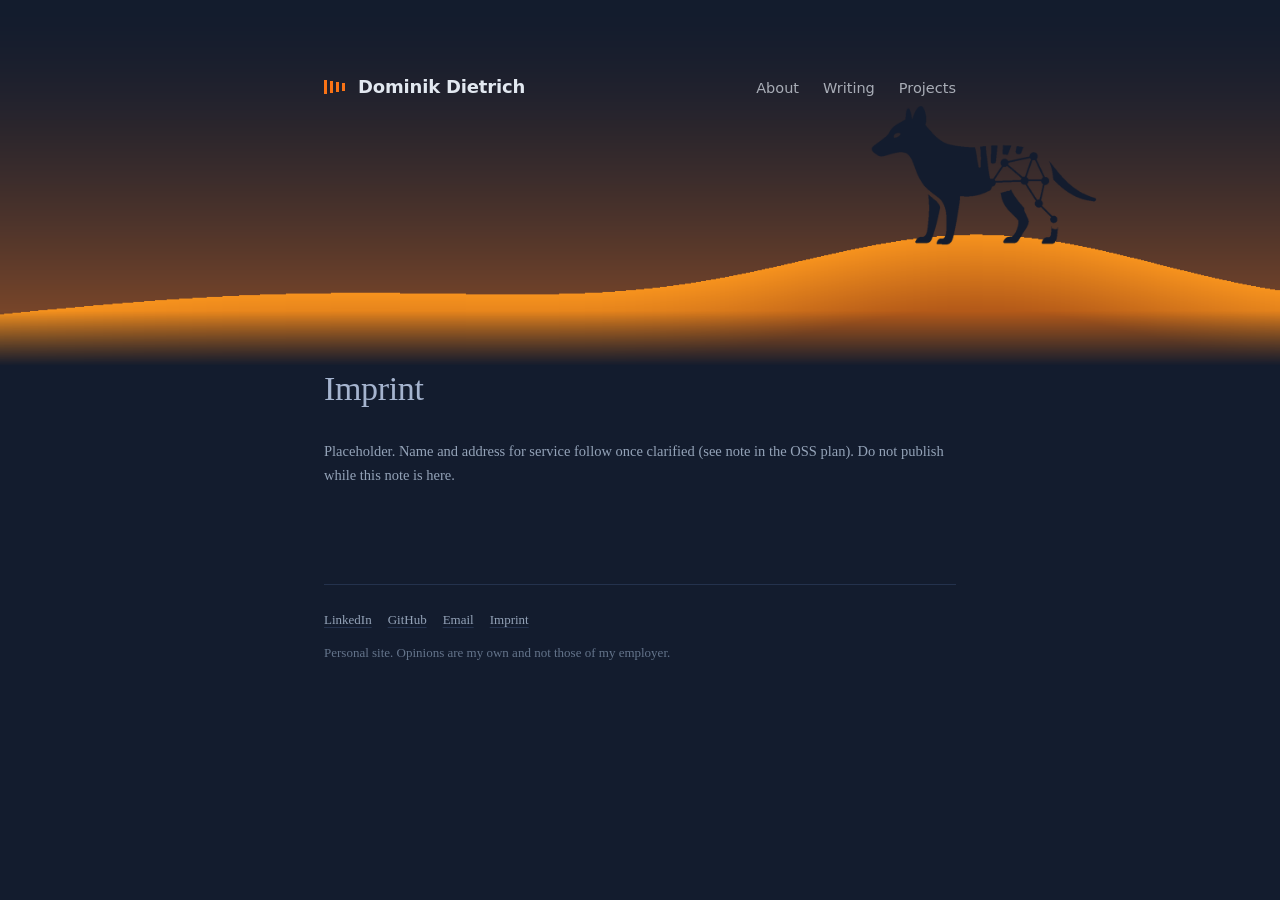
==== imprint.html @ 041b7893 "Initial site" ====
<!doctype html>
<html lang="en" data-theme="dark">
<head>
<meta charset="utf-8">
<meta name="viewport" content="width=device-width, initial-scale=1">
<title>Imprint · Dominik Dietrich</title>
<link rel="stylesheet" href="./style.css">
</head>
<body>
<div class="seite">
<header>
  <a class="name" href="./index.html">Dominik Dietrich</a>
  <nav><a href="./index.html">About</a><a href="./writing.html">Writing</a><a href="./projects.html">Projects</a></nav>
</header>
<main>
<h1 class="klein">Imprint</h1>
<p class="hinweis">Placeholder. Name and address for service follow once clarified (see note in the OSS plan). Do not publish while this note is here.</p>
</main>
<footer>
  <a href="https://www.linkedin.com/in/dominik-dietrich/">LinkedIn</a><a href="https://github.com/">GitHub</a><a href="mailto:hello@example.org">Email</a><a href="./imprint.html">Imprint</a>
  <p>Personal site. Opinions are my own and not those of my employer.</p>
</footer>
</div>
</body>
</html>
---- style.css ----
/* Persönliche Seite · baut ausschließlich auf design_tokens.css (tigerOS-Design-System) auf.
   Einzige Erweiterung: --fs-read für Lesetext (die Systemskala ist für Cockpits ausgelegt). */
@import url("design_tokens.css");
:root { --fs-read: 18px; --fs-title: 46px; --spalte: 680px;
  /* Ableitung nach lucumr.pocoo.org: Nachtblau statt Schwarz, Serifenschrift, helle Links */
  --font-read: Charter, "Iowan Old Style", "Bitstream Charter", Georgia, serif; }
:root[data-theme="dark"] { --bg: #131c2e; --border: #24324d; --titel: #a5b4cf; --sand: #e8c27a; --sand-hell: #f3d9a4; }
* { box-sizing: border-box; }
html { -webkit-text-size-adjust: 100%; }
body { margin: 0; background: var(--bg); color: var(--text); font-family: var(--font-read); font-size: var(--fs-read); line-height: 1.65; }
.seite { max-width: var(--spalte); margin: 0 auto; padding: calc(var(--sp-12) * 1.5) var(--sp-6) var(--sp-12); }
header { display: flex; justify-content: space-between; align-items: baseline; margin-bottom: calc(28.6vw - 100px); }
.name { font-weight: 600; color: var(--text); text-decoration: none; letter-spacing: -0.01em; font-family: var(--font); }
/* Streifen des Beutelwolfs: geometrisch, abnehmende Höhe wie die Rückenstreifen, nur in --brand-thylacine */
.name::before { content: ""; display: inline-block; width: 22px; height: 14px; margin-right: var(--sp-3); vertical-align: -1px;
  background:
    linear-gradient(var(--brand-thylacine), var(--brand-thylacine)) 0 0 / 3px 14px no-repeat,
    linear-gradient(var(--brand-thylacine), var(--brand-thylacine)) 6px 1px / 3px 12px no-repeat,
    linear-gradient(var(--brand-thylacine), var(--brand-thylacine)) 12px 2px / 3px 10px no-repeat,
    linear-gradient(var(--brand-thylacine), var(--brand-thylacine)) 18px 3px / 3px 8px no-repeat; }
h2::before { content: ""; display: inline-block; width: 16px; height: 10px; margin-right: var(--sp-3); vertical-align: 4px;
  background:
    linear-gradient(var(--brand-thylacine), var(--brand-thylacine)) 0 0 / 2px 10px no-repeat,
    linear-gradient(var(--brand-thylacine), var(--brand-thylacine)) 5px 1px / 2px 8px no-repeat,
    linear-gradient(var(--brand-thylacine), var(--brand-thylacine)) 10px 2px / 2px 6px no-repeat; }
body::before { content: ""; position: absolute; top: 0; left: 0; right: 0; height: 28.6vw; max-height: 440px; min-height: 200px; z-index: 0; pointer-events: none;
  background: url("bilder/kopf.png") no-repeat center bottom / cover;
  -webkit-mask-image: linear-gradient(180deg, #000 85%, transparent 100%);
          mask-image: linear-gradient(180deg, #000 85%, transparent 100%); }
/* Kopfzeile steht im gelben Himmel: dunkle Schrift, Streifen-Marke im Hintergrundton */
header .name, header nav a { color: var(--text); }
header nav a { opacity: .7; } header nav a.aktiv, header nav a:hover { opacity: 1; color: var(--text); }
.seite { position: relative; z-index: 1; }
nav a { color: var(--muted); text-decoration: none; margin-left: var(--sp-6); font-size: var(--fs-body); font-family: var(--font); }
nav a:hover, nav a.aktiv { color: var(--text); }
h1 { font-size: var(--fs-title); line-height: 1.15; font-weight: 400; letter-spacing: -0.01em; color: var(--titel); margin: 0 0 var(--sp-8); }
h1.klein { font-size: 34px; }
h2 { font-size: 30px; font-weight: 400; color: var(--titel); margin: var(--sp-12) 0 var(--sp-4); line-height: 1.2; }
p { margin: 0 0 var(--sp-6); }
a { color: var(--sand); text-decoration: underline; text-decoration-color: rgba(232,194,122,.45); text-decoration-thickness: 1px; text-underline-offset: 3px; }
a:hover { color: var(--sand-hell); text-decoration-color: var(--sand-hell); }
.zeile { font-size: var(--fs-lead); color: var(--muted); margin-bottom: var(--sp-8); }
ul.liste { list-style: none; padding: 0; margin: 0; }
ul.liste li { display: flex; gap: var(--sp-6); padding: var(--sp-3) 0; border-bottom: 1px solid var(--border); }
ul.liste .datum { color: var(--faint); font-size: var(--fs-body); min-width: 96px; font-variant-numeric: tabular-nums; }
.hinweis { color: var(--muted); font-size: var(--fs-body); }
.avatar { width: 150px; height: 150px; object-fit: cover; float: right; margin: var(--sp-2) 0 var(--sp-4) var(--sp-8); border-radius: var(--r-sm); }
article .datum { color: var(--faint); font-size: var(--fs-body); margin-bottom: var(--sp-12); display: block; }
footer { margin-top: calc(var(--sp-12) * 2); padding-top: var(--sp-6); border-top: 1px solid var(--border); color: var(--faint); font-size: var(--fs-label); }
footer a { color: var(--muted); margin-right: var(--sp-4); text-decoration-color: var(--border); }
footer p { margin: var(--sp-3) 0 0; }
@media (max-width: 520px) { header { flex-direction: column; gap: var(--sp-3); } nav a { margin: 0 var(--sp-6) 0 0; } .seite { padding-top: var(--sp-12); } }
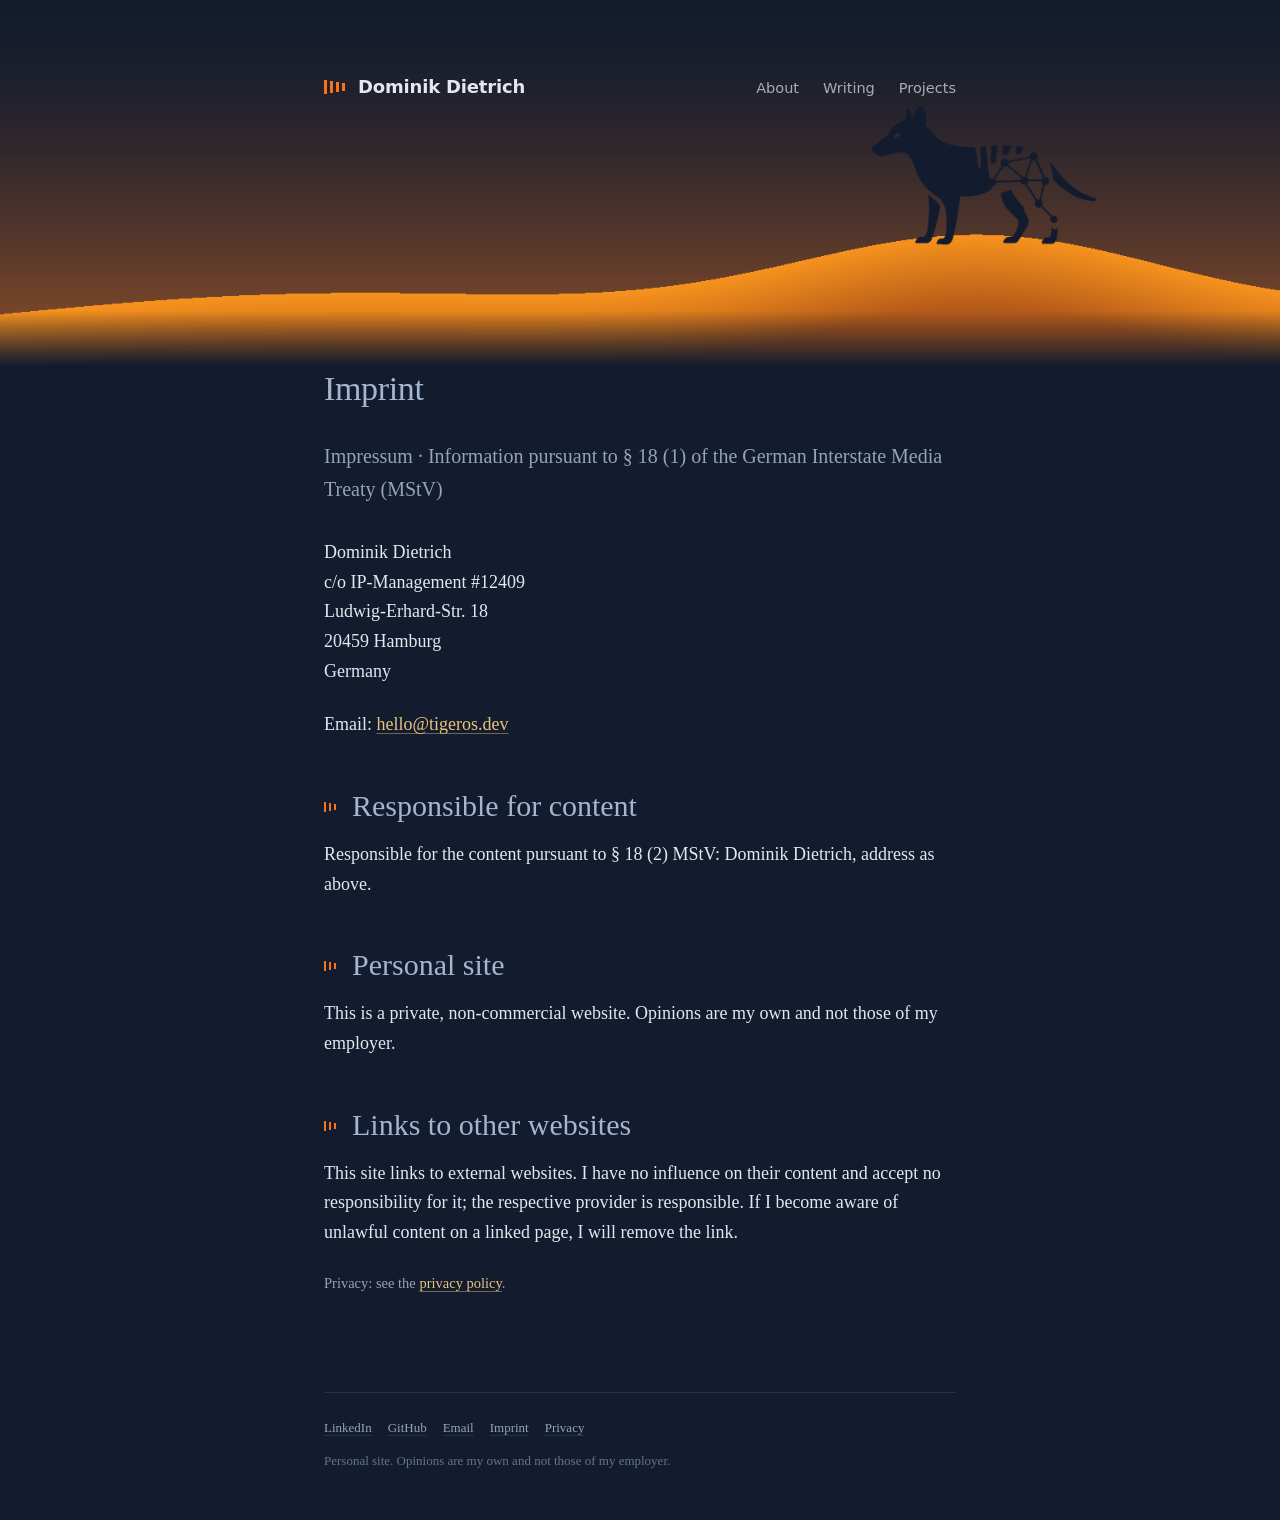
==== commit 783643e5: "Imprint: address for service" ====
--- a/imprint.html
+++ b/imprint.html
@@ -14,10 +14,23 @@
 </header>
 <main>
 <h1 class="klein">Imprint</h1>
-<p class="hinweis">Placeholder. Name and address for service follow once clarified (see note in the OSS plan). Do not publish while this note is here.</p>
+<p class="zeile">Impressum · Information pursuant to § 18 (1) of the German Interstate Media Treaty (MStV)</p>
+<p>Dominik Dietrich<br>
+c/o IP-Management #12409<br>
+Ludwig-Erhard-Str. 18<br>
+20459 Hamburg<br>
+Germany</p>
+<p>Email: <a href="mailto:hello@tigeros.dev">hello@tigeros.dev</a></p>
+<h2>Responsible for content</h2>
+<p>Responsible for the content pursuant to § 18 (2) MStV: Dominik Dietrich, address as above.</p>
+<h2>Personal site</h2>
+<p>This is a private, non-commercial website. Opinions are my own and not those of my employer.</p>
+<h2>Links to other websites</h2>
+<p>This site links to external websites. I have no influence on their content and accept no responsibility for it; the respective provider is responsible. If I become aware of unlawful content on a linked page, I will remove the link.</p>
+<p class="hinweis">Privacy: see the <a href="privacy.html">privacy policy</a>.</p>
 </main>
 <footer>
-  <a href="https://www.linkedin.com/in/dominik-dietrich/">LinkedIn</a><a href="https://github.com/">GitHub</a><a href="mailto:hello@example.org">Email</a><a href="./imprint.html">Imprint</a>
+  <a href="https://www.linkedin.com/in/dominik-dietrich/">LinkedIn</a><a href="https://github.com/tigeros-dev">GitHub</a><a href="mailto:hello@tigeros.dev">Email</a><a href="./imprint.html">Imprint</a><a href="./privacy.html">Privacy</a>
   <p>Personal site. Opinions are my own and not those of my employer.</p>
 </footer>
 </div>
--- a/style.css
+++ b/style.css
@@ -49,4 +49,11 @@
 footer { margin-top: calc(var(--sp-12) * 2); padding-top: var(--sp-6); border-top: 1px solid var(--border); color: var(--faint); font-size: var(--fs-label); }
 footer a { color: var(--muted); margin-right: var(--sp-4); text-decoration-color: var(--border); }
 footer p { margin: var(--sp-3) 0 0; }
-@media (max-width: 520px) { header { flex-direction: column; gap: var(--sp-3); } nav a { margin: 0 var(--sp-6) 0 0; } .seite { padding-top: var(--sp-12); } }
+@media (max-width: 520px) {
+  header { flex-direction: column; gap: var(--sp-3); margin-bottom: 225px; }
+  nav a { margin: 0 var(--sp-6) 0 0; }
+  .seite { padding-top: var(--sp-8); }
+  body::before { height: 330px; min-height: 0; background-size: auto 330px; background-position: 78% bottom; }
+  h1 { font-size: 34px; }
+  .avatar { width: 112px; height: 112px; margin-left: var(--sp-4); }
+}
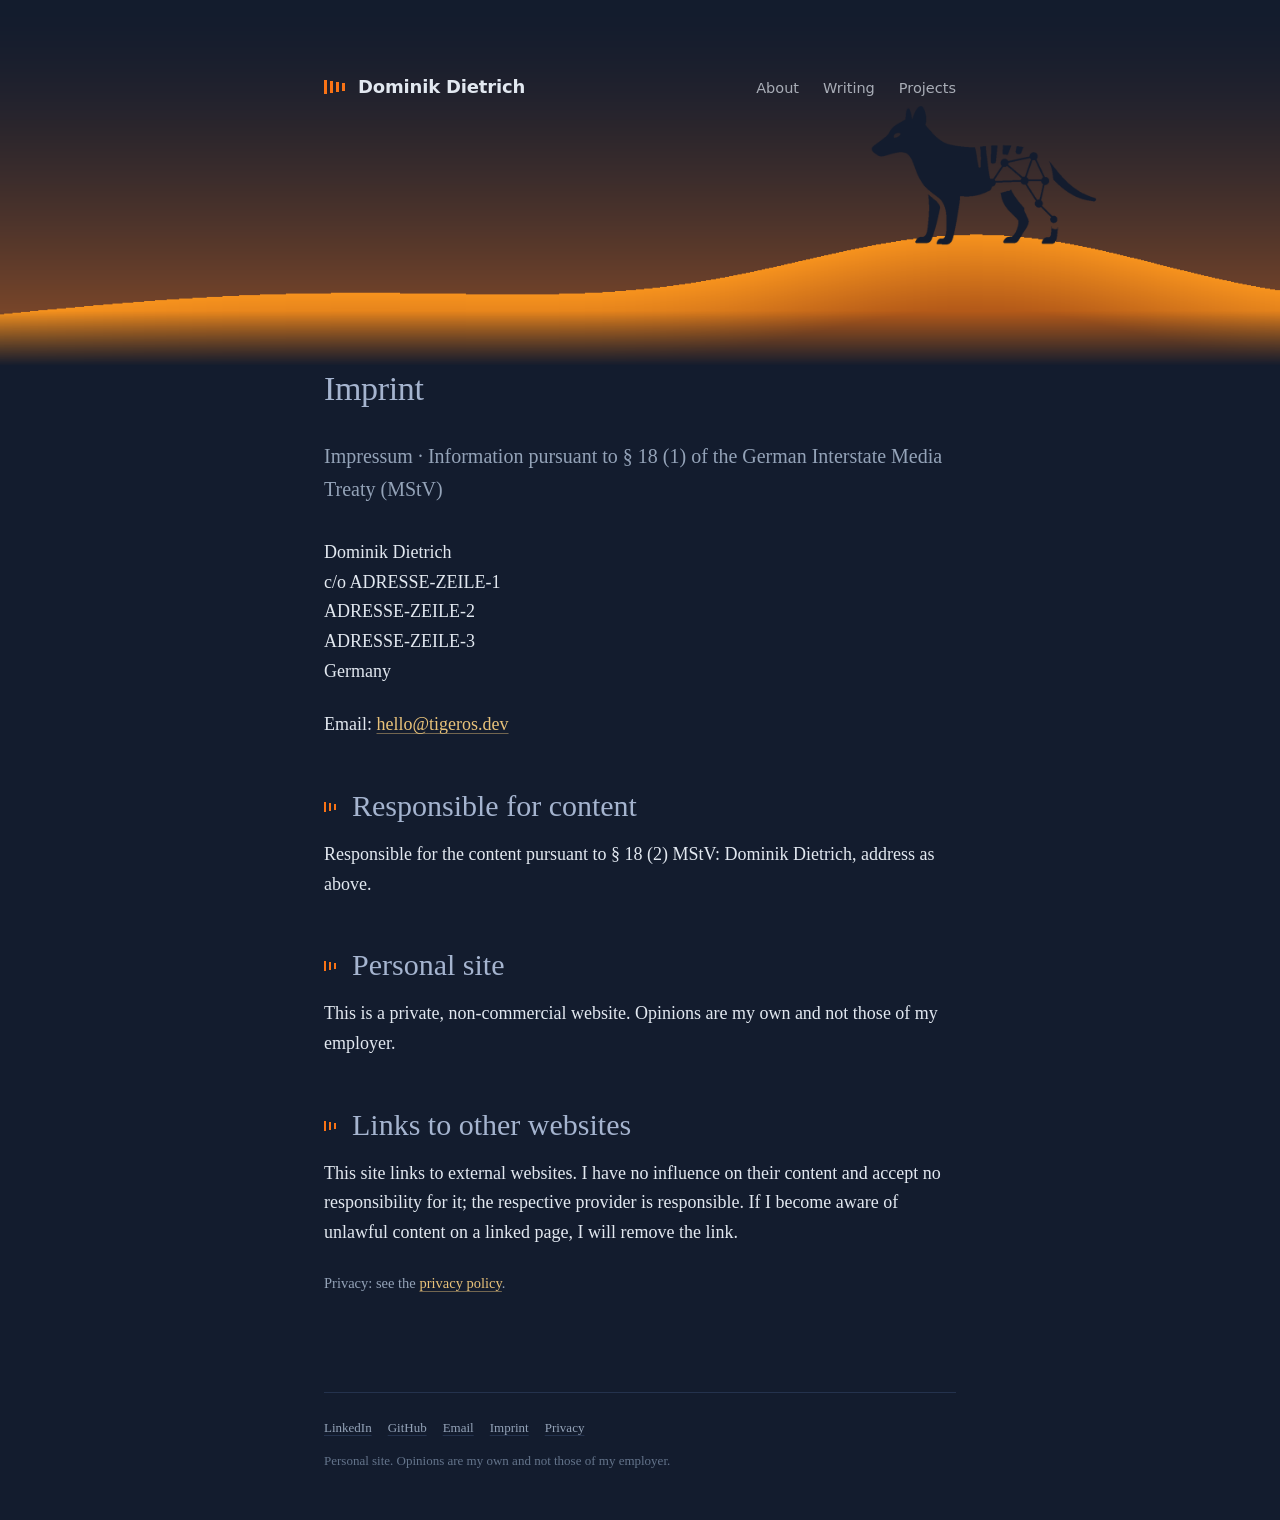
==== commit 99dd3e3f: "Imprint (address placeholder), privacy policy, contact email, footer links" ====
--- a/imprint.html
+++ b/imprint.html
@@ -16,9 +16,9 @@
 <h1 class="klein">Imprint</h1>
 <p class="zeile">Impressum · Information pursuant to § 18 (1) of the German Interstate Media Treaty (MStV)</p>
 <p>Dominik Dietrich<br>
-c/o IP-Management #12409<br>
-Ludwig-Erhard-Str. 18<br>
-20459 Hamburg<br>
+c/o ADRESSE-ZEILE-1<br>
+ADRESSE-ZEILE-2<br>
+ADRESSE-ZEILE-3<br>
 Germany</p>
 <p>Email: <a href="mailto:hello@tigeros.dev">hello@tigeros.dev</a></p>
 <h2>Responsible for content</h2>
